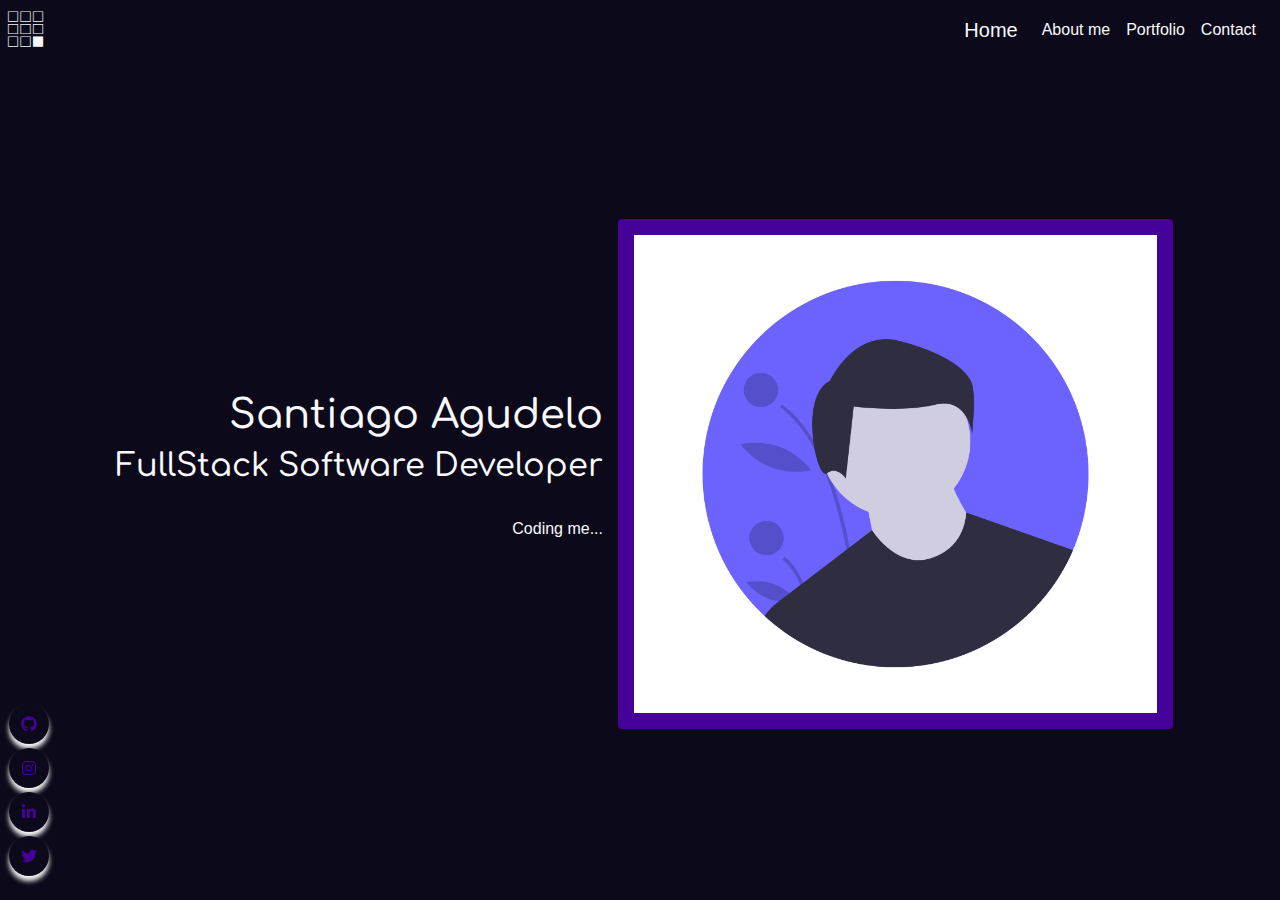
==== web_static/index.html @ 628a3eae "web static HOME" ====
<!doctype html>
<html lang="en">

<head>
    <title>Index</title>
    <!-- Required meta tags -->
    <meta charset="utf-8">
    <meta name="viewport" content="width=device-width, initial-scale=1, shrink-to-fit=no">

    <!-- bootstrap CSS -->
    <link rel="stylesheet" href="https://stackpath.bootstrapcdn.com/bootstrap/4.3.1/css/bootstrap.min.css"
        integrity="sha384-ggOyR0iXCbMQv3Xipma34MD+dH/1fQ784/j6cY/iJTQUOhcWr7x9JvoRxT2MZw1T" crossorigin="anonymous">
    <!-- CSS -->

    <link rel="stylesheet" href="https://cdnjs.cloudflare.com/ajax/libs/font-awesome/5.14.0/css/all.min.css"
        integrity="sha512-1PKOgIY59xJ8Co8+NE6FZ+LOAZKjy+KY8iq0G4B3CyeY6wYHN3yt9PW0XpSriVlkMXe40PTKnXrLnZ9+fkDaog=="
        crossorigin="anonymous" />
    <link rel="stylesheet" href="styles/css/styles.min.css">
</head>

<body class="bg-dark text-light d-flex justify-content-center">
    <header class="d-flex bg-dark">
        <div class="logo ml-2"><i class="fab fa-buromobelexperte"></i></div>
        <div class="mr-auto"></div>
        <nav class="navbar navbar-expand-md navbar-light bg-dark">
            <a class="navbar-brand text-light" href="#!">Home</a>
            <button class="navbar-toggler bg-light" type="button" data-toggle="collapse" data-target="#navbarNav"
                aria-controls="navbarNav" aria-expanded="false" aria-label="Toggle navigation">
                <span class="navbar-toggler-icon"></span>
            </button>
            <div class="collapse navbar-collapse" id="navbarNav">
                <ul class="navbar-nav">
                    <li class="nav-item active">
                        <a class="nav-link text-light" href="#!">About me</a>
                    </li>
                    <li class="nav-item">
                        <a class="nav-link text-light" href="#!">Portfolio</a>
                    </li>
                    <li class="nav-item">
                        <a class="nav-link text-light" href="#!">Contact</a>
                    </li>
                </ul>
            </div>
        </nav>
    </header>

    <div class="container mt-5 ml-md-5 d-flex align-items-center justify-content-center">
        <div class="container mt-4">
            <div class="row mb-4 d-flex align-items-center justify-content-center">
                <div class="col-12 col-md-6 mt-4 order-md-0 order-1 text-center text-md-right">
                    <h1>Santiago Agudelo</h1>
                    <h2>FullStack Software Developer</h3>
                        <br>
                        <p>Coding me...</p>
                        <div class="spinner-grow spinner-grow-sm" role="status">
                            <span class="sr-only">Coding me...</span>
                        </div>
                </div>
                <div class="col-10 col-md-6 bg-primary p-3 rounded">
                    <img src="images/male_avatar.png" height=80%" alt="" class="img-fluid">
                </div>
            </div>
        </div>
    </div>

    <footer>
        <div class="wrapper d-flex justify-content-center fixed-bottom mb-2 ml-md-1 mb-md-4 flex-md-column">

            <div class="button bg-dark">
                <a href="https://github.com/sagudelo1200" target="_blank">
                    <div class="icon">
                        <i class="fab fa-github"></i></div>
                    <span>GitHub</span>
                </a>
            </div>
            <div class="button bg-dark">
                <a href="https://www.instagram.com/sagudelo1200/" target="_blank">
                    <div class="icon"><i class="fab fa-instagram"></i></div>
                    <span>Instagram</span>
                </a>
            </div>
            <div class="button bg-dark">
                <a href="https://www.linkedin.com/in/s-agudelo/" target="_blank">
                    <div class="icon"><i class="fab fa-linkedin-in"></i></div>
                    <span>Linked-in</span>
                </a>
            </div>
            <div class="button bg-dark">
                <a href="https://twitter.com/sagudelo1200" target="_blank">
                    <div class="icon"><i class="fab fa-twitter"></i></div>
                    <span>Twitter</span>
                </a>
            </div>
        </div>
    </footer>






    <!-- Optional JavaScript -->
    <!-- jQuery first, then Popper.js, then Bootstrap JS -->
    <script src="https://code.jquery.com/jquery-3.3.1.slim.min.js"
        integrity="sha384-q8i/X+965DzO0rT7abK41JStQIAqVgRVzpbzo5smXKp4YfRvH+8abtTE1Pi6jizo"
        crossorigin="anonymous"></script>
    <script src="https://cdnjs.cloudflare.com/ajax/libs/popper.js/1.14.7/umd/popper.min.js"
        integrity="sha384-UO2eT0CpHqdSJQ6hJty5KVphtPhzWj9WO1clHTMGa3JDZwrnQq4sF86dIHNDz0W1"
        crossorigin="anonymous"></script>
    <script src="https://stackpath.bootstrapcdn.com/bootstrap/4.3.1/js/bootstrap.min.js"
        integrity="sha384-JjSmVgyd0p3pXB1rRibZUAYoIIy6OrQ6VrjIEaFf/nJGzIxFDsf4x0xIM+B07jRM"
        crossorigin="anonymous"></script>
</body>

</html>
---- web_static/styles/css/styles.min.css ----
@import url("bootstrap_theme.min.css");body{min-height:100vh;max-height:100vh}html{overflow-x:hidden}header{position:fixed;width:100%;z-index:2}footer{position:fixed;z-index:1}.logo{font-size:2.5rem}.wrapper{display:grid}.wrapper .button{display:inline-block;height:40px;width:40px;margin:0 5px;margin-top:4px;cursor:pointer;-webkit-box-shadow:0px 5px 5px #F8F9FA;box-shadow:0px 5px 5px #F8F9FA;color:#F8F9FA;overflow:hidden;border-radius:40px;transition:all 0.3s ease-out;-webkit-transition:all 0.3s ease-out;-moz-transition:all 0.3s ease-out;-ms-transition:all 0.3s ease-out;-o-transition:all 0.3s ease-out;-webkit-border-radius:40px;-moz-border-radius:40px;-ms-border-radius:40px;-o-border-radius:40px}.wrapper .button:hover{width:200px;background:#0C0A1A}.wrapper .button .icon{display:inline-block;height:40px;width:40px;text-align:center;border-radius:40px;-webkit-box-sizing:border-box;box-sizing:border-box;line-height:40px;-webkit-border-radius:40px;-moz-border-radius:40px;-ms-border-radius:40px;-o-border-radius:40px}.wrapper .button:hover .icon{background:#F8F9FA;color:#0C0A1A}.wrapper .button .icon i{font-size:16px;line-height:40px}.wrapper .button span{font-size:20px;font-weight:500;line-height:40px;margin-left:10px}

/*# sourceMappingURL=styles.min.css.map */
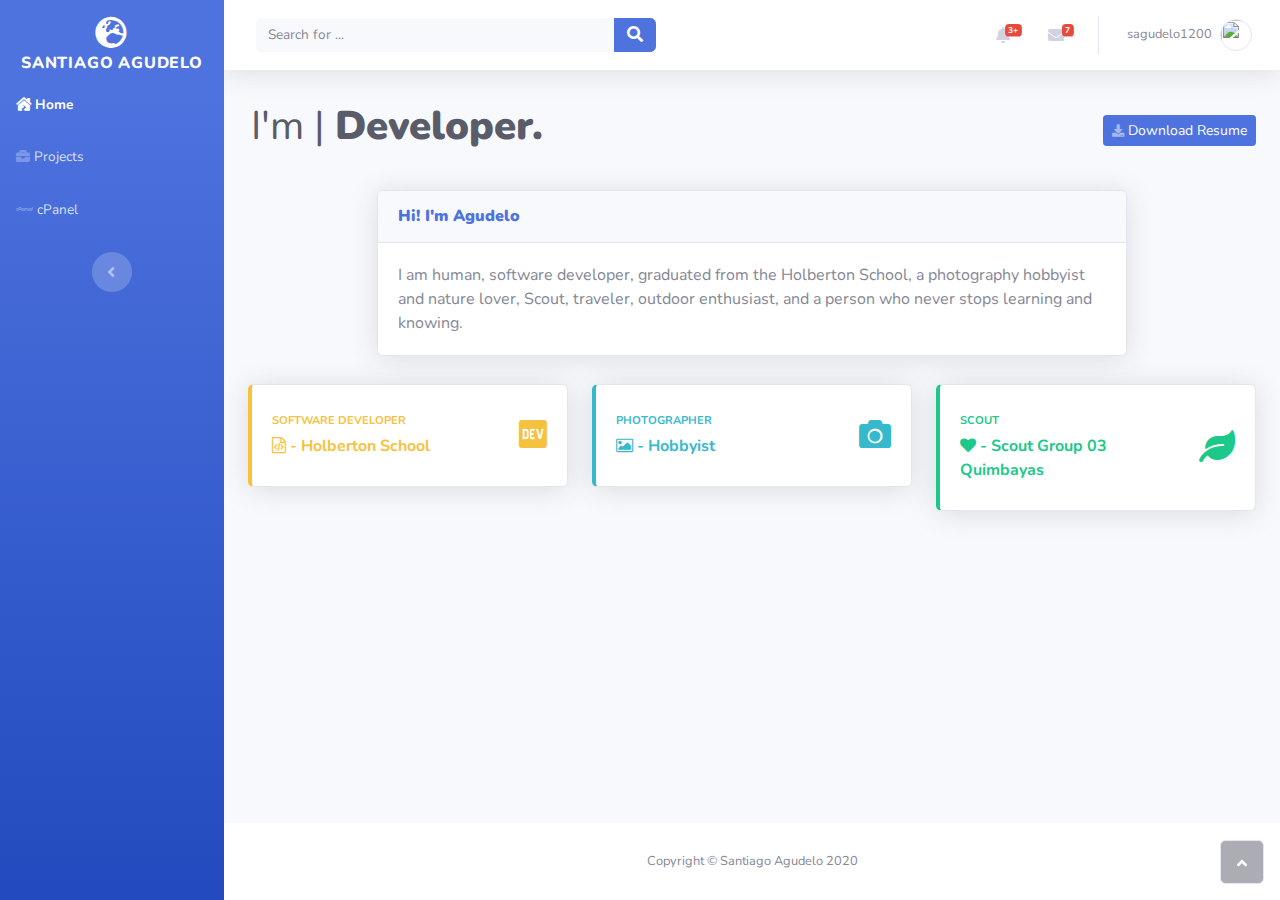
==== commit ac4aec69: "start" ====
--- a/web_static/index.html
+++ b/web_static/index.html
@@ -1,115 +1,231 @@
-<!doctype html>
-<html lang="en">
+<!DOCTYPE html>
+<html>
 
 <head>
-    <title>Index</title>
-    <!-- Required meta tags -->
     <meta charset="utf-8">
-    <meta name="viewport" content="width=device-width, initial-scale=1, shrink-to-fit=no">
-
-    <!-- bootstrap CSS -->
-    <link rel="stylesheet" href="https://stackpath.bootstrapcdn.com/bootstrap/4.3.1/css/bootstrap.min.css"
-        integrity="sha384-ggOyR0iXCbMQv3Xipma34MD+dH/1fQ784/j6cY/iJTQUOhcWr7x9JvoRxT2MZw1T" crossorigin="anonymous">
-    <!-- CSS -->
-
-    <link rel="stylesheet" href="https://cdnjs.cloudflare.com/ajax/libs/font-awesome/5.14.0/css/all.min.css"
-        integrity="sha512-1PKOgIY59xJ8Co8+NE6FZ+LOAZKjy+KY8iq0G4B3CyeY6wYHN3yt9PW0XpSriVlkMXe40PTKnXrLnZ9+fkDaog=="
-        crossorigin="anonymous" />
-    <link rel="stylesheet" href="styles/css/styles.min.css">
+    <meta name="viewport" content="width=device-width, initial-scale=1.0, shrink-to-fit=no">
+    <title>Dashboard - Santiago Agudelo</title>
+    <meta name="description" content="Developer, Photographer, Scout, Traveler, Nature lover and admirer of life.">
+    <link rel="stylesheet" href="assets/bootstrap/css/bootstrap.min.css">
+    <link rel="stylesheet" href="https://fonts.googleapis.com/css?family=Nunito:200,200i,300,300i,400,400i,600,600i,700,700i,800,800i,900,900i">
+    <link rel="stylesheet" href="assets/fonts/fontawesome-all.min.css">
+    <link rel="stylesheet" href="assets/fonts/font-awesome.min.css">
+    <link rel="stylesheet" href="assets/fonts/fontawesome5-overrides.min.css">
+    <link rel="stylesheet" href="assets/css/styles.min.css">
 </head>
 
-<body class="bg-dark text-light d-flex justify-content-center">
-    <header class="d-flex bg-dark">
-        <div class="logo ml-2"><i class="fab fa-buromobelexperte"></i></div>
-        <div class="mr-auto"></div>
-        <nav class="navbar navbar-expand-md navbar-light bg-dark">
-            <a class="navbar-brand text-light" href="#!">Home</a>
-            <button class="navbar-toggler bg-light" type="button" data-toggle="collapse" data-target="#navbarNav"
-                aria-controls="navbarNav" aria-expanded="false" aria-label="Toggle navigation">
-                <span class="navbar-toggler-icon"></span>
-            </button>
-            <div class="collapse navbar-collapse" id="navbarNav">
-                <ul class="navbar-nav">
-                    <li class="nav-item active">
-                        <a class="nav-link text-light" href="#!">About me</a>
+<body id="page-top">
+    <div id="wrapper">
+        <nav class="navbar navbar-dark align-items-start sidebar sidebar-dark accordion bg-gradient-primary p-0">
+            <div class="container-fluid d-flex flex-column p-0">
+                <a class="navbar-brand d-block justify-content-center align-items-center sidebar-brand m-0 pt-3 px-0" href="/">
+                    <div class="sidebar-brand-icon rotate-n-15"><i class="fas fa-globe-europe"></i></div>
+                    <div class="sidebar-brand-text mx-3"><span>Santiago Agudelo</span></div>
+                </a>
+                <hr class="sidebar-divider my-0">
+                <ul class="nav navbar-nav text-light mt-2" id="accordionSidebar">
+                    <li class="nav-item"><a class="nav-link active" href="/"><i class="fas fa-house-damage"></i><span>Home</span></a></li>
+                    <li class="nav-item"><a class="nav-link" href="projects.html"><i class="fas fa-briefcase"></i><span>Projects</span></a><a class="nav-link" href="cPanel.html"><i class="fab fa-cpanel"></i><span>cPanel</span></a></li>
+                    <li class="nav-item"></li>
+                    <li class="nav-item"></li>
+                </ul>
+                <div class="text-center d-none d-md-inline"><button class="btn rounded-circle border-0" id="sidebarToggle" type="button"></button></div>
+            </div>
+        </nav>
+        <div class="d-flex flex-column" id="content-wrapper">
+            <div id="content">
+                <nav class="navbar navbar-light navbar-expand bg-white shadow mb-4 topbar static-top">
+                    <div class="container-fluid"><button class="btn btn-link d-md-none rounded-circle mr-3" id="sidebarToggleTop" type="button"><i class="fas fa-bars"></i></button>
+                        <form class="form-inline d-none d-sm-inline-block mr-auto ml-md-3 my-2 my-md-0 mw-100 navbar-search">
+                            <div class="input-group"><input class="bg-light form-control border-0 small" type="text" placeholder="Search for ...">
+                                <div class="input-group-append"><button class="btn btn-primary py-0" type="button"><i class="fas fa-search"></i></button></div>
+                            </div>
+                        </form>
+                        <ul class="nav navbar-nav flex-nowrap ml-auto">
+                            <li class="nav-item dropdown d-sm-none no-arrow"><a class="dropdown-toggle nav-link" data-toggle="dropdown" aria-expanded="false" href="#"><i class="fas fa-search"></i></a>
+                                <div class="dropdown-menu dropdown-menu-right p-3 animated--grow-in" aria-labelledby="searchDropdown">
+                                    <form class="form-inline mr-auto navbar-search w-100">
+                                        <div class="input-group"><input class="bg-light form-control border-0 small" type="text" placeholder="Search for ...">
+                                            <div class="input-group-append"><button class="btn btn-primary py-0" type="button"><i class="fas fa-search"></i></button></div>
+                                        </div>
+                                    </form>
+                                </div>
+                            </li>
+                            <li class="nav-item dropdown no-arrow mx-1">
+                                <div class="nav-item dropdown no-arrow"><a class="dropdown-toggle nav-link" data-toggle="dropdown" aria-expanded="false" href="#"><span class="badge badge-danger badge-counter">3+</span><i class="fas fa-bell fa-fw"></i></a>
+                                    <div class="dropdown-menu dropdown-menu-right dropdown-list dropdown-menu-right animated--grow-in">
+                                        <h6 class="dropdown-header">alerts center</h6>
+                                        <a class="d-flex align-items-center dropdown-item" href="#">
+                                            <div class="mr-3">
+                                                <div class="bg-primary icon-circle"><i class="fas fa-file-alt text-white"></i></div>
+                                            </div>
+                                            <div><span class="small text-gray-500">December 12, 2019</span>
+                                                <p>A new monthly report is ready to download!</p>
+                                            </div>
+                                        </a>
+                                        <a class="d-flex align-items-center dropdown-item" href="#">
+                                            <div class="mr-3">
+                                                <div class="bg-success icon-circle"><i class="fas fa-donate text-white"></i></div>
+                                            </div>
+                                            <div><span class="small text-gray-500">December 7, 2019</span>
+                                                <p>$290.29 has been deposited into your account!</p>
+                                            </div>
+                                        </a>
+                                        <a class="d-flex align-items-center dropdown-item" href="#">
+                                            <div class="mr-3">
+                                                <div class="bg-warning icon-circle"><i class="fas fa-exclamation-triangle text-white"></i></div>
+                                            </div>
+                                            <div><span class="small text-gray-500">December 2, 2019</span>
+                                                <p>Spending Alert: We've noticed unusually high spending for your account.</p>
+                                            </div>
+                                        </a><a class="text-center dropdown-item small text-gray-500" href="#">Show All Alerts</a></div>
+                                </div>
+                            </li>
+                            <li class="nav-item dropdown no-arrow mx-1">
+                                <div class="nav-item dropdown no-arrow"><a class="dropdown-toggle nav-link" data-toggle="dropdown" aria-expanded="false" href="#"><i class="fas fa-envelope fa-fw"></i><span class="badge badge-danger badge-counter">7</span></a>
+                                    <div class="dropdown-menu dropdown-menu-right dropdown-list dropdown-menu-right animated--grow-in">
+                                        <h6 class="dropdown-header">alerts center</h6>
+                                        <a class="d-flex align-items-center dropdown-item" href="#">
+                                            <div class="dropdown-list-image mr-3"><img class="rounded-circle" src="assets/img/avatars/avatar4.jpeg">
+                                                <div class="bg-success status-indicator"></div>
+                                            </div>
+                                            <div class="font-weight-bold">
+                                                <div class="text-truncate"><span>Hi there! I am wondering if you can help me with a problem I've been having.</span></div>
+                                                <p class="small text-gray-500 mb-0">Emily Fowler - 58m</p>
+                                            </div>
+                                        </a>
+                                        <a class="d-flex align-items-center dropdown-item" href="#">
+                                            <div class="dropdown-list-image mr-3"><img class="rounded-circle" src="assets/img/avatars/avatar2.jpeg">
+                                                <div class="status-indicator"></div>
+                                            </div>
+                                            <div class="font-weight-bold">
+                                                <div class="text-truncate"><span>I have the photos that you ordered last month!</span></div>
+                                                <p class="small text-gray-500 mb-0">Jae Chun - 1d</p>
+                                            </div>
+                                        </a>
+                                        <a class="d-flex align-items-center dropdown-item" href="#">
+                                            <div class="dropdown-list-image mr-3"><img class="rounded-circle" src="assets/img/avatars/avatar3.jpeg">
+                                                <div class="bg-warning status-indicator"></div>
+                                            </div>
+                                            <div class="font-weight-bold">
+                                                <div class="text-truncate"><span>Last month's report looks great, I am very happy with the progress so far, keep up the good work!</span></div>
+                                                <p class="small text-gray-500 mb-0">Morgan Alvarez - 2d</p>
+                                            </div>
+                                        </a>
+                                        <a class="d-flex align-items-center dropdown-item" href="#">
+                                            <div class="dropdown-list-image mr-3"><img class="rounded-circle" src="assets/img/avatars/avatar5.jpeg">
+                                                <div class="bg-success status-indicator"></div>
+                                            </div>
+                                            <div class="font-weight-bold">
+                                                <div class="text-truncate"><span>Am I a good boy? The reason I ask is because someone told me that people say this to all dogs, even if they aren't good...</span></div>
+                                                <p class="small text-gray-500 mb-0">Chicken the Dog · 2w</p>
+                                            </div>
+                                        </a><a class="text-center dropdown-item small text-gray-500" href="#">Show All Alerts</a></div>
+                                </div>
+                                <div class="shadow dropdown-list dropdown-menu dropdown-menu-right" aria-labelledby="alertsDropdown"></div>
+                            </li>
+                            <div class="d-none d-sm-block topbar-divider"></div>
+                            <li class="nav-item dropdown no-arrow">
+                                <div class="nav-item dropdown no-arrow"><a class="dropdown-toggle nav-link" data-toggle="dropdown" aria-expanded="false" href="#"><span class="d-none d-lg-inline mr-2 text-gray-600 small">sagudelo1200</span><img class="border rounded-circle img-profile" src="https://images.unsplash.com/photo-1582769923195-c6e60dc1d8dc?ixlib=rb-1.2.1&amp;ixid=eyJhcHBfaWQiOjEyMDd9&amp;auto=format&amp;fit=crop&amp;w=400&amp;q=80"></a>
+                                    <div
+                                        class="dropdown-menu shadow dropdown-menu-right animated--grow-in"><a class="dropdown-item" href="#"><i class="fas fa-user fa-sm fa-fw mr-2 text-gray-400"></i>&nbsp;Profile</a><a class="dropdown-item" href="#"><i class="fas fa-cogs fa-sm fa-fw mr-2 text-gray-400"></i>&nbsp;Settings</a>
+                                        <a
+                                            class="dropdown-item" href="#"><i class="fas fa-list fa-sm fa-fw mr-2 text-gray-400"></i>&nbsp;Activity log</a>
+                                            <div class="dropdown-divider"></div><a class="dropdown-item" href="#"><i class="fas fa-sign-out-alt fa-sm fa-fw mr-2 text-gray-400"></i>&nbsp;Logout</a></div>
+                    </div>
                     </li>
-                    <li class="nav-item">
-                        <a class="nav-link text-light" href="#!">Portfolio</a>
-                    </li>
-                    <li class="nav-item">
-                        <a class="nav-link text-light" href="#!">Contact</a>
-                    </li>
-                </ul>
-            </div>
-        </nav>
-    </header>
-
-    <div class="container mt-5 ml-md-5 d-flex align-items-center justify-content-center">
-        <div class="container mt-4">
-            <div class="row mb-4 d-flex align-items-center justify-content-center">
-                <div class="col-12 col-md-6 mt-4 order-md-0 order-1 text-center text-md-right">
-                    <h1>Santiago Agudelo</h1>
-                    <h2>FullStack Software Developer</h3>
-                        <br>
-                        <p>Coding me...</p>
-                        <div class="spinner-grow spinner-grow-sm" role="status">
-                            <span class="sr-only">Coding me...</span>
-                        </div>
+                    </ul>
+            </div>
+            </nav>
+            <div class="container-fluid">
+                <div class="d-sm-flex justify-content-between align-items-center mb-4">
+                    <h3 class="text-dark mb-0">				<div class="caption v-middle text-center">
+					<h1 class="im cd-headline clip">
+			            <span class="blc">I'm | </span>
+			            <span class="cd-words-wrapper">
+			              <b class="is-visible text-dark">Developer.&nbsp;</b>
+			              <b class="text-info">Photographer.&nbsp;</b>
+						  <b class="text-success">Scout.&nbsp;</b>
+						  <b class="text-warning">Traveler.&nbsp;</b>
+			            </span>
+	          		</h1>
+				</div></h3><a class="btn btn-primary btn-sm d-none d-sm-inline-block" role="button" href="#"><i class="fas fa-download fa-sm text-white-50"></i>&nbsp;Download Resume</a></div>
+                <!-- Start: Chart -->
+                <div class="row justify-content-center">
+                    <div class="col col-12 col-md-9">
+                        <!-- Start: Basic Card -->
+                        <div class="card shadow mb-4">
+                            <div class="card-header py-3">
+                                <h6 class="text-primary m-0 font-weight-bold"><strong>Hi! I'm Agudelo</strong></h6>
+                            </div>
+                            <div class="card-body">
+                                <p class="m-0">I am human, software developer, graduated from the Holberton School, a photography hobbyist and nature lover, Scout, traveler, outdoor enthusiast, and a person who never stops learning and knowing.<br></p>
+                            </div>
+                        </div>
+                        <!-- End: Basic Card -->
+                    </div>
+                    <div class="col py-1 col-12 col-sm-6 col-md-4">
+                        <!-- Start: Card Primary -->
+                        <div class="card shadow border-left-warning py-2">
+                            <div class="card-body">
+                                <div class="row align-items-center no-gutters">
+                                    <div class="col mr-2">
+                                        <div class="text-uppercase text-primary font-weight-bold text-xs mb-1"><span class="text-warning">Software developer</span></div>
+                                        <div class="text-warning font-weight-bold mb-0"><span><i class="fa fa-file-code-o"></i>&nbsp;- Holberton School</span></div>
+                                    </div>
+                                    <div class="col-auto"><i class="fab fa-dev fa-2x text-warning"></i></div>
+                                </div>
+                            </div>
+                        </div>
+                        <!-- End: Card Primary -->
+                    </div>
+                    <div class="col py-1 col-12 col-sm-6 col-md-4">
+                        <!-- Start: Card Primary -->
+                        <div class="card shadow border-left-info py-2">
+                            <div class="card-body">
+                                <div class="row align-items-center no-gutters">
+                                    <div class="col mr-2">
+                                        <div class="text-uppercase text-info font-weight-bold text-xs mb-1"><span>photographer</span></div>
+                                        <div class="text-info font-weight-bold mb-0"><span><i class="fa fa-photo"></i>&nbsp;- Hobbyist</span></div>
+                                    </div>
+                                    <div class="col-auto"><i class="fas fa-camera fa-2x text-info"></i></div>
+                                </div>
+                            </div>
+                        </div>
+                        <!-- End: Card Primary -->
+                    </div>
+                    <div class="col py-1 col-12 col-sm-6 col-md-4">
+                        <!-- Start: Card Primary -->
+                        <div class="card shadow border-left-success py-2">
+                            <div class="card-body">
+                                <div class="row align-items-center no-gutters">
+                                    <div class="col mr-2">
+                                        <div class="text-uppercase text-primary font-weight-bold text-xs mb-1"><span class="text-success">Scout</span></div>
+                                        <div class="text-success font-weight-bold mb-0"><span><i class="fa fa-heart"></i>&nbsp;- Scout Group 03 Quimbayas</span></div>
+                                    </div>
+                                    <div class="col-auto"><i class="fas fa-leaf fa-2x text-success"></i></div>
+                                </div>
+                            </div>
+                        </div>
+                        <!-- End: Card Primary -->
+                    </div>
                 </div>
-                <div class="col-10 col-md-6 bg-primary p-3 rounded">
-                    <img src="images/male_avatar.png" height=80%" alt="" class="img-fluid">
+                <!-- End: Chart -->
+                <div class="row">
+                    <div class="col"></div>
                 </div>
             </div>
         </div>
-    </div>
-
-    <footer>
-        <div class="wrapper d-flex justify-content-center fixed-bottom mb-2 ml-md-1 mb-md-4 flex-md-column">
-
-            <div class="button bg-dark">
-                <a href="https://github.com/sagudelo1200" target="_blank">
-                    <div class="icon">
-                        <i class="fab fa-github"></i></div>
-                    <span>GitHub</span>
-                </a>
-            </div>
-            <div class="button bg-dark">
-                <a href="https://www.instagram.com/sagudelo1200/" target="_blank">
-                    <div class="icon"><i class="fab fa-instagram"></i></div>
-                    <span>Instagram</span>
-                </a>
-            </div>
-            <div class="button bg-dark">
-                <a href="https://www.linkedin.com/in/s-agudelo/" target="_blank">
-                    <div class="icon"><i class="fab fa-linkedin-in"></i></div>
-                    <span>Linked-in</span>
-                </a>
-            </div>
-            <div class="button bg-dark">
-                <a href="https://twitter.com/sagudelo1200" target="_blank">
-                    <div class="icon"><i class="fab fa-twitter"></i></div>
-                    <span>Twitter</span>
-                </a>
-            </div>
-        </div>
-    </footer>
-
-
-
-
-
-
-    <!-- Optional JavaScript -->
-    <!-- jQuery first, then Popper.js, then Bootstrap JS -->
-    <script src="https://code.jquery.com/jquery-3.3.1.slim.min.js"
-        integrity="sha384-q8i/X+965DzO0rT7abK41JStQIAqVgRVzpbzo5smXKp4YfRvH+8abtTE1Pi6jizo"
-        crossorigin="anonymous"></script>
-    <script src="https://cdnjs.cloudflare.com/ajax/libs/popper.js/1.14.7/umd/popper.min.js"
-        integrity="sha384-UO2eT0CpHqdSJQ6hJty5KVphtPhzWj9WO1clHTMGa3JDZwrnQq4sF86dIHNDz0W1"
-        crossorigin="anonymous"></script>
-    <script src="https://stackpath.bootstrapcdn.com/bootstrap/4.3.1/js/bootstrap.min.js"
-        integrity="sha384-JjSmVgyd0p3pXB1rRibZUAYoIIy6OrQ6VrjIEaFf/nJGzIxFDsf4x0xIM+B07jRM"
-        crossorigin="anonymous"></script>
+        <footer class="bg-white sticky-footer">
+            <div class="container my-auto">
+                <div class="text-center my-auto copyright"><span>Copyright © Santiago Agudelo 2020</span></div>
+            </div>
+        </footer>
+    </div><a class="border rounded d-inline scroll-to-top" href="#page-top"><i class="fas fa-angle-up"></i></a></div>
+    <script src="assets/js/jquery.min.js"></script>
+    <script src="assets/bootstrap/js/bootstrap.min.js"></script>
+    <script src="https://cdnjs.cloudflare.com/ajax/libs/jquery-easing/1.4.1/jquery.easing.js"></script>
+    <script src="assets/js/script.min.js"></script>
 </body>
 
 </html>--- a/web_static/assets/fonts/fontawesome5-overrides.min.css
+++ b/web_static/assets/fonts/fontawesome5-overrides.min.css
@@ -0,0 +1 @@
+.fab.fa-bitcoin:before{content:"\f379"}.far.fa-calendar:before,.fas.fa-calendar:before{content:"\f133"}.far.fa-clipboard:before,.fas.fa-clipboard:before{content:"\f328"}.fab.fa-facebook-f:before{content:"\f39e"}.fab.fa-google-plus:before{content:"\f2b3"}.fas.fa-hotel:before{content:"\f594"}.fab.fa-linkedin:before{content:"\f08c"}.fas.fa-reply:before{content:"\f3e5"}.fas.fa-thermometer:before{content:"\f491"}.fab.fa-vimeo:before{content:"\f40a"}.far.fa-window-close:before,.fas.fa-window-close:before{content:"\f410"}.fab.fa-youtube-square:before{content:"\f431"}--- a/web_static/assets/css/styles.min.css
+++ b/web_static/assets/css/styles.min.css
@@ -0,0 +1 @@
+.filtr-item{padding-top:30px}.filtr-controls span{cursor:pointer}.filtr-controls span:after{content:' ';width:0;height:1px;position:absolute;bottom:0;left:50%;background:0 0;-webkit-transition:.6s;transition:.6s}.filtr-controls span.active:after{width:100%;left:0;background:#000}.filtr-loading{border:5px solid #333;position:relative;border-radius:40px;height:40px;left:50%;margin:80px 0;opacity:0;top:0;width:40px;z-index:2;-webkit-animation:1s ease-out infinite pulsate;animation:1s ease-out infinite pulsate}.social-icons{bottom:0;position:fixed}social-icons a{padding-top:20px}h1.im{margin-left:.2rem}.cd-words-wrapper b{display:inline-block;position:absolute;white-space:nowrap;left:0;top:0}@media (min-width:576px){.cd-words-wrapper{display:inline-block;position:relative;text-align:left;font-size:40px}.blc{font-size:40px}}@media (max-width:576px){.cd-words-wrapper{display:inline-block;position:relative;text-align:left;font-size:22px}.blc{font-size:22px}}.cd-words-wrapper b.is-visible{position:relative}.cd-headline.clip span{display:inline-block;padding:.2em 0}.cd-headline.clip .cd-words-wrapper{overflow:hidden;vertical-align:bottom}.cd-headline.clip b{opacity:0}.cd-headline b.is-visible{opacity:1;font-weight:900}.social-icons{color:#f5f5f5;background-color:transparent;text-align:center;padding:.2rem}.social-icons i{font-size:20px;display:inline-block;margin:0 10px;color:#f5f5f5;width:40px;height:40px;border:1px solid #c8ced7;text-align:center;border-radius:50%;line-height:40px}